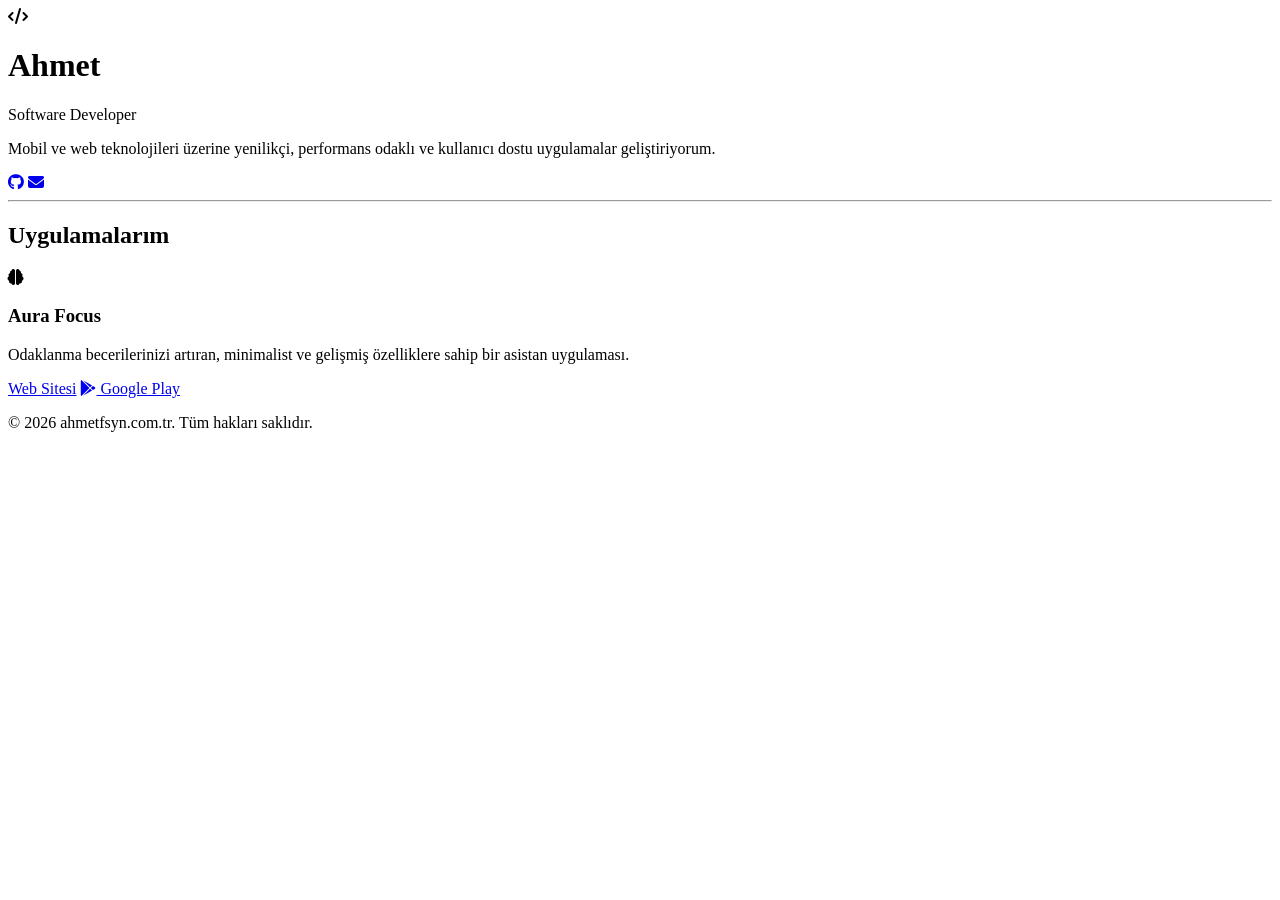
==== index.html @ 0ea33185 "Add initial HTML structure for personal website" ====
<!DOCTYPE html>
<html lang="tr">
<head>
    <meta charset="UTF-8">
    <meta name="viewport" content="width=device-width, initial-scale=1.0">
    <title>Ahmet - Software Developer</title>
    <link rel="stylesheet" href="style.css">
    <!-- FontAwesome İkonları için -->
    <link rel="stylesheet" href="https://cdnjs.cloudflare.com/ajax/libs/font-awesome/6.4.0/css/all.min.css">
</head>
<body>

    <main class="container">
        <!-- Profil Bölümü -->
        <header class="profile">
            <div class="avatar">
                <i class="fa-solid fa-code"></i>
            </div>
            <h1>Ahmet</h1>
            <p class="subtitle">Software Developer</p>
            <p class="bio">Mobil ve web teknolojileri üzerine yenilikçi, performans odaklı ve kullanıcı dostu uygulamalar geliştiriyorum.</p>
            
            <div class="social-links">
                <a href="https://github.com/ahmetfsyn" target="_blank" title="GitHub"><i class="fa-brands fa-github"></i></a>
                <!-- Varsa Linkedin veya Mail adresini buraya ekleyebilirsin -->
                <a href="mailto:iletisim@ahmetfsyn.com.tr" title="E-posta"><i class="fa-solid fa-envelope"></i></a>
            </div>
        </header>

        <hr class="divider">

        <!-- Uygulamalar / Projeler Bölümü -->
        <section class="projects">
            <h2>Uygulamalarım</h2>
            <div class="projects-grid">
                
                <!-- Kart 1: Aura Focus -->
                <div class="project-card">
                    <div class="project-icon">
                        <i class="fa-solid fa-brain"></i>
                    </div>
                    <div class="project-info">
                        <h3>Aura Focus</h3>
                        <p>Odaklanma becerilerinizi artıran, minimalist ve gelişmiş özelliklere sahip bir asistan uygulaması.</p>
                        <div class="project-buttons">
                            <!-- Kendi alt klasörüne yönlendirme -->
                            <a href="/aura-focus/" class="btn btn-secondary">Web Sitesi</a>
                            <!-- İleride Play Store linkini buraya yapıştırırsın -->
                            <a href="#" class="btn btn-primary" target="_blank"><i class="fa-brands fa-google-play"></i> Google Play</a>
                        </div>
                    </div>
                </div>

                <!-- Gelecekte Yeni Uygulama Eklemek İstersen Bu Bloğu Kopyalayabilirsin -->
                <!-- 
                <div class="project-card">
                    <div class="project-icon"><i class="fa-solid fa-mobile-screen"></i></div>
                    <div class="project-info">
                        <h3>Yeni Proje</h3>
                        <p>Uygulama hakkında kısa bir açıklama buraya gelecek.</p>
                        <div class="project-buttons">
                            <a href="#" class="btn btn-primary" target="_blank">İncele</a>
                        </div>
                    </div>
                </div> 
                -->

            </div>
        </section>
    </main>

    <footer>
        <p>&copy; 2026 ahmetfsyn.com.tr. Tüm hakları saklıdır.</p>
    </footer>

</body>
</html>
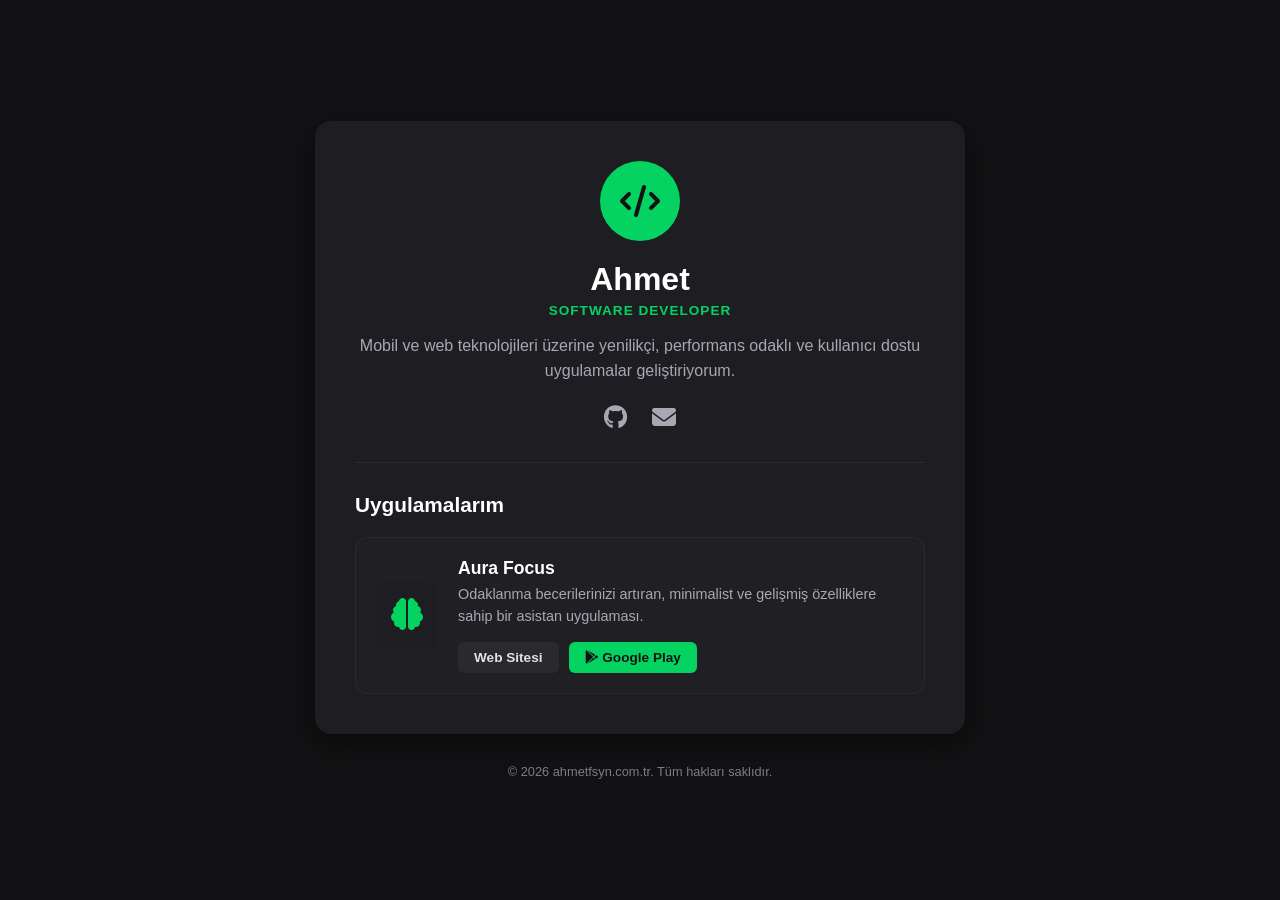
==== commit 3304f0c5: "fix: re-trigger deployment after source change" ====
--- a/index.html
+++ b/index.html
@@ -9,6 +9,8 @@
     <link rel="stylesheet" href="https://cdnjs.cloudflare.com/ajax/libs/font-awesome/6.4.0/css/all.min.css">
 </head>
 <body>
+
+
 
     <main class="container">
         <!-- Profil Bölümü -->
--- a/style.css
+++ b/style.css
@@ -0,0 +1,192 @@
+/* Temel Renkler ve Reset */
+* {
+    margin: 0;
+    padding: 0;
+    box-sizing: border-box;
+    font-family: -apple-system, BlinkMacSystemFont, "Segoe UI", Roboto, Helvetica, Arial, sans-serif;
+}
+
+body {
+    background-color: #121214;
+    color: #e1e1e6;
+    display: flex;
+    flex-direction: column;
+    min-height: 100vh;
+    justify-content: center;
+    align-items: center;
+    padding: 20px;
+}
+
+.container {
+    max-width: 650px;
+    width: 100%;
+    background: #1d1d22;
+    padding: 40px;
+    border-radius: 16px;
+    box-shadow: 0 10px 30px rgba(0, 0, 0, 0.5);
+}
+
+/* Profil Bölümü */
+.profile {
+    text-align: center;
+    margin-bottom: 30px;
+}
+
+.avatar {
+    width: 80px;
+    height: 80px;
+    background: #04d361;
+    color: #121214;
+    border-radius: 50%;
+    display: flex;
+    align-items: center;
+    justify-content: center;
+    font-size: 32px;
+    margin: 0 auto 20px;
+}
+
+.profile h1 {
+    font-size: 2rem;
+    color: #ffffff;
+    margin-bottom: 5px;
+}
+
+.subtitle {
+    color: #04d361;
+    font-weight: 600;
+    text-transform: uppercase;
+    font-size: 0.85rem;
+    letter-spacing: 1px;
+    margin-bottom: 15px;
+}
+
+.bio {
+    color: #a8a8b3;
+    line-height: 1.6;
+    font-size: 1rem;
+}
+
+.social-links {
+    margin-top: 20px;
+}
+
+.social-links a {
+    color: #a8a8b3;
+    font-size: 1.5rem;
+    margin: 0 10px;
+    transition: color 0.2s;
+}
+
+.social-links a:hover {
+    color: #ffffff;
+}
+
+.divider {
+    border: 0;
+    height: 1px;
+    background: #29292e;
+    margin: 30px 0;
+}
+
+/* Uygulamalar Bölümü */
+.projects h2 {
+    font-size: 1.3rem;
+    color: #ffffff;
+    margin-bottom: 20px;
+}
+
+.projects-grid {
+    display: flex;
+    flex-direction: column;
+    gap: 20px;
+}
+
+.project-card {
+    background: #202024;
+    border: 1px solid #29292e;
+    border-radius: 12px;
+    padding: 20px;
+    display: flex;
+    gap: 20px;
+    align-items: center;
+    transition: transform 0.2s, border-color 0.2s;
+}
+
+.project-card:hover {
+    transform: translateY(-2px);
+    border-color: #04d361;
+}
+
+.project-icon {
+    font-size: 2rem;
+    color: #04d361;
+    background: #1d1d22;
+    padding: 15px;
+    border-radius: 10px;
+}
+
+.project-info h3 {
+    color: #ffffff;
+    margin-bottom: 5px;
+    font-size: 1.1rem;
+}
+
+.project-info p {
+    color: #a8a8b3;
+    font-size: 0.9rem;
+    line-height: 1.5;
+    margin-bottom: 15px;
+}
+
+/* Butonlar */
+.project-buttons {
+    display: flex;
+    gap: 10px;
+}
+
+.btn {
+    text-decoration: none;
+    padding: 8px 16px;
+    border-radius: 6px;
+    font-size: 0.85rem;
+    font-weight: 600;
+    transition: background 0.2s;
+}
+
+.btn-primary {
+    background: #04d361;
+    color: #121214;
+}
+
+.btn-primary:hover {
+    background: #00b34d;
+}
+
+.btn-secondary {
+    background: #29292e;
+    color: #e1e1e6;
+}
+
+.btn-secondary:hover {
+    background: #323238;
+}
+
+/* Footer */
+footer {
+    margin-top: 30px;
+    color: #7c7c8a;
+    font-size: 0.8rem;
+    text-align: center;
+}
+
+/* Mobil Uyumluluk */
+@media (max-width: 480px) {
+    .project-card {
+        flex-direction: column;
+        align-items: flex-start;
+        text-align: left;
+    }
+    .project-icon {
+        margin-bottom: -10px;
+    }
+}
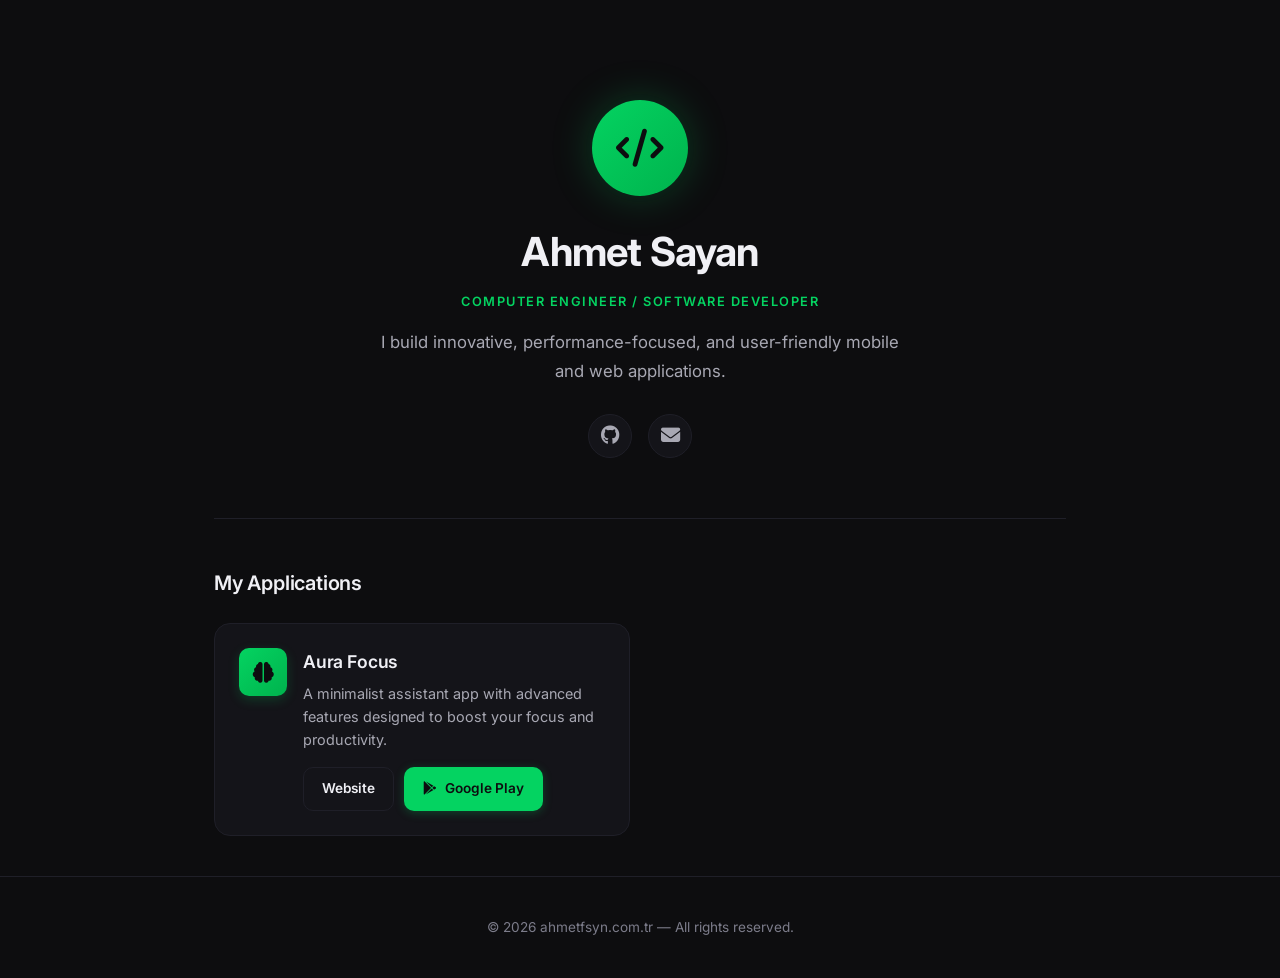
==== commit 0a346c5f: "feat(ui): redesign website with modern UI and scroll animations - Switch language from Turkish to En" ====
--- a/index.html
+++ b/index.html
@@ -1,79 +1,85 @@
 <!DOCTYPE html>
-<html lang="tr">
-<head>
-    <meta charset="UTF-8">
-    <meta name="viewport" content="width=device-width, initial-scale=1.0">
-    <title>Ahmet - Software Developer</title>
-    <link rel="stylesheet" href="style.css">
-    <!-- FontAwesome İkonları için -->
-    <link rel="stylesheet" href="https://cdnjs.cloudflare.com/ajax/libs/font-awesome/6.4.0/css/all.min.css">
-</head>
-<body>
+<html lang="en">
+    <head>
+        <meta charset="UTF-8">
+        <meta name="viewport" content="width=device-width, initial-scale=1.0">
+        <meta name="description"
+            content="Ahmet — Computer Engineer & Software Developer. Mobile and web applications.">
+        <title>Ahmet — Software Developer</title>
 
+        <!-- Preconnect for Google Fonts -->
+        <link rel="preconnect" href="https://fonts.googleapis.com">
+        <link rel="preconnect" href="https://fonts.gstatic.com" crossorigin>
+        <link
+            href="https://fonts.googleapis.com/css2?family=Inter:wght@300;400;500;600;700&display=swap"
+            rel="stylesheet">
 
+        <!-- FontAwesome Icons -->
+        <link rel="stylesheet"
+            href="https://cdnjs.cloudflare.com/ajax/libs/font-awesome/6.4.0/css/all.min.css">
 
-    <main class="container">
-        <!-- Profil Bölümü -->
-        <header class="profile">
-            <div class="avatar">
-                <i class="fa-solid fa-code"></i>
-            </div>
-            <h1>Ahmet</h1>
-            <p class="subtitle">Software Developer</p>
-            <p class="bio">Mobil ve web teknolojileri üzerine yenilikçi, performans odaklı ve kullanıcı dostu uygulamalar geliştiriyorum.</p>
-            
-            <div class="social-links">
-                <a href="https://github.com/ahmetfsyn" target="_blank" title="GitHub"><i class="fa-brands fa-github"></i></a>
-                <!-- Varsa Linkedin veya Mail adresini buraya ekleyebilirsin -->
-                <a href="mailto:iletisim@ahmetfsyn.com.tr" title="E-posta"><i class="fa-solid fa-envelope"></i></a>
-            </div>
-        </header>
+        <!-- Stylesheet -->
+        <link rel="stylesheet" href="style.css">
+    </head>
+    <body>
+        <main class="container">
+            <!-- Hero Section -->
+            <header class="hero fade-up">
+                <div class="avatar" aria-hidden="true">
+                    <i class="fa-solid fa-code"></i>
+                </div>
+                <h1>Ahmet Sayan</h1>
+                <p class="subtitle">Computer Engineer / Software Developer</p>
+                <p class="bio">I build innovative, performance-focused, and user-friendly mobile and web applications.</p>
 
-        <hr class="divider">
+                <div class="social-links">
+                    <a href="https://github.com/ahmetfsyn" target="_blank"
+                        rel="noopener noreferrer" class="social-link"
+                        aria-label="GitHub">
+                        <i class="fa-brands fa-github"></i>
+                    </a>
+                    <a href="mailto:iletisim@ahmetfsyn.com.tr"
+                        class="social-link" aria-label="Email">
+                        <i class="fa-solid fa-envelope"></i>
+                    </a>
+                </div>
+            </header>
 
-        <!-- Uygulamalar / Projeler Bölümü -->
-        <section class="projects">
-            <h2>Uygulamalarım</h2>
-            <div class="projects-grid">
-                
-                <!-- Kart 1: Aura Focus -->
-                <div class="project-card">
-                    <div class="project-icon">
-                        <i class="fa-solid fa-brain"></i>
-                    </div>
-                    <div class="project-info">
-                        <h3>Aura Focus</h3>
-                        <p>Odaklanma becerilerinizi artıran, minimalist ve gelişmiş özelliklere sahip bir asistan uygulaması.</p>
-                        <div class="project-buttons">
-                            <!-- Kendi alt klasörüne yönlendirme -->
-                            <a href="/aura-focus/" class="btn btn-secondary">Web Sitesi</a>
-                            <!-- İleride Play Store linkini buraya yapıştırırsın -->
-                            <a href="#" class="btn btn-primary" target="_blank"><i class="fa-brands fa-google-play"></i> Google Play</a>
+            <hr class="divider">
+
+            <!-- Projects & Applications Section -->
+            <section class="projects" id="projects">
+                <h2 class="fade-up">My Applications</h2>
+                <div class="projects-grid">
+
+                    <!-- Project Card: Aura Focus -->
+                    <article class="project-card fade-up">
+                        <div class="project-icon">
+                            <i class="fa-solid fa-brain"></i>
                         </div>
-                    </div>
+                        <div class="project-info">
+                            <h3>Aura Focus</h3>
+                            <p>A minimalist assistant app with advanced features designed to boost your focus and productivity.</p>
+                            <div class="project-buttons">
+                                <a href="/aura-focus/"
+                                    class="btn btn-secondary">Website</a>
+                                <a href="#" class="btn btn-primary"
+                                    target="_blank" rel="noopener noreferrer">
+                                    <i class="fa-brands fa-google-play"></i>
+                                    Google Play
+                                </a>
+                            </div>
+                        </div>
+                    </article>
+
                 </div>
+            </section>
+        </main>
 
-                <!-- Gelecekte Yeni Uygulama Eklemek İstersen Bu Bloğu Kopyalayabilirsin -->
-                <!-- 
-                <div class="project-card">
-                    <div class="project-icon"><i class="fa-solid fa-mobile-screen"></i></div>
-                    <div class="project-info">
-                        <h3>Yeni Proje</h3>
-                        <p>Uygulama hakkında kısa bir açıklama buraya gelecek.</p>
-                        <div class="project-buttons">
-                            <a href="#" class="btn btn-primary" target="_blank">İncele</a>
-                        </div>
-                    </div>
-                </div> 
-                -->
+        <footer class="site-footer">
+            <p>&copy; 2026 ahmetfsyn.com.tr — All rights reserved.</p>
+        </footer>
 
-            </div>
-        </section>
-    </main>
-
-    <footer>
-        <p>&copy; 2026 ahmetfsyn.com.tr. Tüm hakları saklıdır.</p>
-    </footer>
-
-</body>
+        <script src="script.js"></script>
+    </body>
 </html>
--- a/style.css
+++ b/style.css
@@ -1,192 +1,308 @@
-/* Temel Renkler ve Reset */
-* {
+/* ====== Design Tokens ====== */
+:root {
+    --bg-body: #0d0d0f;
+    --bg-card: #141419;
+    --bg-card-hover: #1a1a21;
+    --border: #1f1f28;
+    --border-hover: #04d36155;
+    --text-primary: #f0f0f5;
+    --text-secondary: #a8a8b3;
+    --text-muted: #7c7c8a;
+    --accent: #04d361;
+    --accent-glow: rgba(4, 211, 97, 0.25);
+    --accent-hover: #00b34d;
+    --font-family: 'Inter', system-ui, -apple-system, BlinkMacSystemFont, 'Segoe UI', Roboto, sans-serif;
+    --radius-sm: 10px;
+    --radius-md: 16px;
+    --radius-full: 50%;
+    --transition-base: 0.3s cubic-bezier(0.4, 0, 0.2, 1);
+}
+
+/* ====== Reset & Base ====== */
+*,
+*::before,
+*::after {
     margin: 0;
     padding: 0;
     box-sizing: border-box;
-    font-family: -apple-system, BlinkMacSystemFont, "Segoe UI", Roboto, Helvetica, Arial, sans-serif;
+}
+
+html {
+    scroll-behavior: smooth;
 }
 
 body {
-    background-color: #121214;
-    color: #e1e1e6;
+    font-family: var(--font-family);
+    background-color: var(--bg-body);
+    color: var(--text-primary);
+    line-height: 1.6;
+    min-height: 100vh;
     display: flex;
     flex-direction: column;
-    min-height: 100vh;
-    justify-content: center;
-    align-items: center;
-    padding: 20px;
-}
-
+    -webkit-font-smoothing: antialiased;
+    -moz-osx-font-smoothing: grayscale;
+}
+
+/* ====== Layout ====== */
 .container {
-    max-width: 650px;
+    max-width: 900px;
     width: 100%;
-    background: #1d1d22;
-    padding: 40px;
-    border-radius: 16px;
-    box-shadow: 0 10px 30px rgba(0, 0, 0, 0.5);
-}
-
-/* Profil Bölümü */
-.profile {
+    margin: 0 auto;
+    padding: 80px 24px 40px;
+    flex: 1;
+}
+
+/* ====== Hero Section ====== */
+.hero {
     text-align: center;
-    margin-bottom: 30px;
+    padding: 20px 0 40px;
 }
 
 .avatar {
-    width: 80px;
-    height: 80px;
-    background: #04d361;
-    color: #121214;
-    border-radius: 50%;
-    display: flex;
+    width: 96px;
+    height: 96px;
+    background: linear-gradient(135deg, var(--accent), var(--accent-hover));
+    color: var(--bg-body);
+    border-radius: var(--radius-full);
+    display: inline-flex;
     align-items: center;
     justify-content: center;
-    font-size: 32px;
-    margin: 0 auto 20px;
-}
-
-.profile h1 {
-    font-size: 2rem;
-    color: #ffffff;
-    margin-bottom: 5px;
+    font-size: 38px;
+    margin-bottom: 24px;
+    box-shadow: 0 0 40px var(--accent-glow);
+}
+
+.hero h1 {
+    font-size: 2.5rem;
+    font-weight: 700;
+    letter-spacing: -0.02em;
+    color: var(--text-primary);
+    margin-bottom: 8px;
 }
 
 .subtitle {
-    color: #04d361;
+    color: var(--accent);
     font-weight: 600;
     text-transform: uppercase;
-    font-size: 0.85rem;
-    letter-spacing: 1px;
-    margin-bottom: 15px;
+    font-size: 0.8rem;
+    letter-spacing: 1.5px;
+    margin-bottom: 16px;
 }
 
 .bio {
-    color: #a8a8b3;
-    line-height: 1.6;
-    font-size: 1rem;
+    color: var(--text-secondary);
+    font-size: 1.05rem;
+    max-width: 520px;
+    margin: 0 auto 28px;
+    line-height: 1.7;
 }
 
 .social-links {
-    margin-top: 20px;
-}
-
-.social-links a {
-    color: #a8a8b3;
-    font-size: 1.5rem;
-    margin: 0 10px;
-    transition: color 0.2s;
-}
-
-.social-links a:hover {
-    color: #ffffff;
-}
-
+    display: inline-flex;
+    gap: 16px;
+}
+
+.social-link {
+    display: flex;
+    align-items: center;
+    justify-content: center;
+    width: 44px;
+    height: 44px;
+    border-radius: var(--radius-full);
+    background: var(--bg-card);
+    border: 1px solid var(--border);
+    color: var(--text-secondary);
+    font-size: 1.2rem;
+    text-decoration: none;
+    transition: color var(--transition-base), border-color var(--transition-base), transform var(--transition-base), box-shadow var(--transition-base);
+}
+
+.social-link:hover {
+    color: var(--text-primary);
+    border-color: var(--accent);
+    box-shadow: 0 0 20px var(--accent-glow);
+    transform: translateY(-2px);
+}
+
+/* ====== Divider ====== */
 .divider {
     border: 0;
     height: 1px;
-    background: #29292e;
-    margin: 30px 0;
-}
-
-/* Uygulamalar Bölümü */
+    background: var(--border);
+    margin: 20px 0 48px;
+}
+
+/* ====== Projects Section ====== */
 .projects h2 {
+    font-size: 1.25rem;
+    font-weight: 600;
+    color: var(--text-primary);
+    margin-bottom: 24px;
+    letter-spacing: -0.01em;
+}
+
+.projects-grid {
+    display: grid;
+    grid-template-columns: repeat(auto-fill, minmax(280px, 1fr));
+    gap: 20px;
+}
+
+.project-card {
+    background: var(--bg-card);
+    border: 1px solid var(--border);
+    border-radius: var(--radius-md);
+    padding: 24px;
+    display: flex;
+    gap: 16px;
+    align-items: flex-start;
+    transition: transform var(--transition-base), border-color var(--transition-base), box-shadow var(--transition-base);
+    position: relative;
+    overflow: hidden;
+}
+
+/* Soft radial glow on hover */
+.project-card::before {
+    content: '';
+    position: absolute;
+    top: 0;
+    left: 0;
+    right: 0;
+    bottom: 0;
+    background: radial-gradient(circle at top right, var(--accent-glow), transparent 60%);
+    opacity: 0;
+    transition: opacity var(--transition-base);
+    pointer-events: none;
+}
+
+.project-card:hover {
+    transform: translateY(-4px);
+    border-color: var(--border-hover);
+    box-shadow: 0 12px 40px rgba(0, 0, 0, 0.4), 0 0 30px var(--accent-glow);
+}
+
+.project-card:hover::before {
+    opacity: 0.15;
+}
+
+.project-icon {
+    width: 48px;
+    height: 48px;
+    min-width: 48px;
+    background: linear-gradient(135deg, var(--accent), var(--accent-hover));
+    color: var(--bg-body);
+    border-radius: var(--radius-sm);
+    display: flex;
+    align-items: center;
+    justify-content: center;
     font-size: 1.3rem;
-    color: #ffffff;
-    margin-bottom: 20px;
-}
-
-.projects-grid {
-    display: flex;
-    flex-direction: column;
-    gap: 20px;
-}
-
-.project-card {
-    background: #202024;
-    border: 1px solid #29292e;
-    border-radius: 12px;
-    padding: 20px;
-    display: flex;
-    gap: 20px;
+    box-shadow: 0 4px 12px rgba(4, 211, 97, 0.2);
+}
+
+.project-info {
+    flex: 1;
+    min-width: 0;
+}
+
+.project-info h3 {
+    color: var(--text-primary);
+    font-size: 1.1rem;
+    font-weight: 600;
+    margin-bottom: 6px;
+    letter-spacing: -0.01em;
+}
+
+.project-info p {
+    color: var(--text-secondary);
+    font-size: 0.9rem;
+    line-height: 1.6;
+    margin-bottom: 16px;
+}
+
+.project-buttons {
+    display: flex;
+    gap: 10px;
+    flex-wrap: wrap;
+}
+
+/* ====== Buttons ====== */
+.btn {
+    display: inline-flex;
     align-items: center;
-    transition: transform 0.2s, border-color 0.2s;
-}
-
-.project-card:hover {
-    transform: translateY(-2px);
-    border-color: #04d361;
-}
-
-.project-icon {
-    font-size: 2rem;
-    color: #04d361;
-    background: #1d1d22;
-    padding: 15px;
-    border-radius: 10px;
-}
-
-.project-info h3 {
-    color: #ffffff;
-    margin-bottom: 5px;
-    font-size: 1.1rem;
-}
-
-.project-info p {
-    color: #a8a8b3;
-    font-size: 0.9rem;
-    line-height: 1.5;
-    margin-bottom: 15px;
-}
-
-/* Butonlar */
-.project-buttons {
-    display: flex;
-    gap: 10px;
-}
-
-.btn {
-    text-decoration: none;
-    padding: 8px 16px;
-    border-radius: 6px;
+    gap: 8px;
+    padding: 10px 18px;
+    border-radius: var(--radius-sm);
     font-size: 0.85rem;
     font-weight: 600;
-    transition: background 0.2s;
+    font-family: var(--font-family);
+    text-decoration: none;
+    transition: all var(--transition-base);
+    border: 1px solid transparent;
+    cursor: pointer;
 }
 
 .btn-primary {
-    background: #04d361;
-    color: #121214;
+    background: var(--accent);
+    color: var(--bg-body);
+    box-shadow: 0 2px 10px var(--accent-glow);
 }
 
 .btn-primary:hover {
-    background: #00b34d;
+    background: var(--accent-hover);
+    transform: translateY(-1px);
+    box-shadow: 0 6px 20px var(--accent-glow);
 }
 
 .btn-secondary {
-    background: #29292e;
-    color: #e1e1e6;
+    background: var(--bg-card);
+    color: var(--text-primary);
+    border-color: var(--border);
 }
 
 .btn-secondary:hover {
-    background: #323238;
-}
-
-/* Footer */
-footer {
-    margin-top: 30px;
-    color: #7c7c8a;
-    font-size: 0.8rem;
+    background: var(--bg-card-hover);
+    border-color: var(--accent);
+    transform: translateY(-1px);
+}
+
+/* ====== Footer ====== */
+.site-footer {
+    padding: 40px 24px;
     text-align: center;
-}
-
-/* Mobil Uyumluluk */
-@media (max-width: 480px) {
-    .project-card {
-        flex-direction: column;
-        align-items: flex-start;
-        text-align: left;
+    color: var(--text-muted);
+    font-size: 0.85rem;
+    border-top: 1px solid var(--border);
+}
+
+/* ====== Scroll Animations ====== */
+.fade-up {
+    opacity: 0;
+    transform: translateY(30px);
+    transition: opacity 0.7s ease, transform 0.7s ease;
+    will-change: opacity, transform;
+}
+
+.fade-up.visible {
+    opacity: 1;
+    transform: translateY(0);
+}
+
+/* Stagger delays for grid children */
+.projects-grid .fade-up:nth-child(1) { transition-delay: 0.05s; }
+.projects-grid .fade-up:nth-child(2) { transition-delay: 0.15s; }
+.projects-grid .fade-up:nth-child(3) { transition-delay: 0.25s; }
+.projects-grid .fade-up:nth-child(4) { transition-delay: 0.35s; }
+
+/* ====== Responsive ====== */
+@media (max-width: 640px) {
+    .container {
+        padding: 60px 20px 24px;
     }
-    .project-icon {
-        margin-bottom: -10px;
+
+    .hero h1 {
+        font-size: 2rem;
     }
-}
+
+    .projects-grid {
+        grid-template-columns: 1fr;
+    }
+}
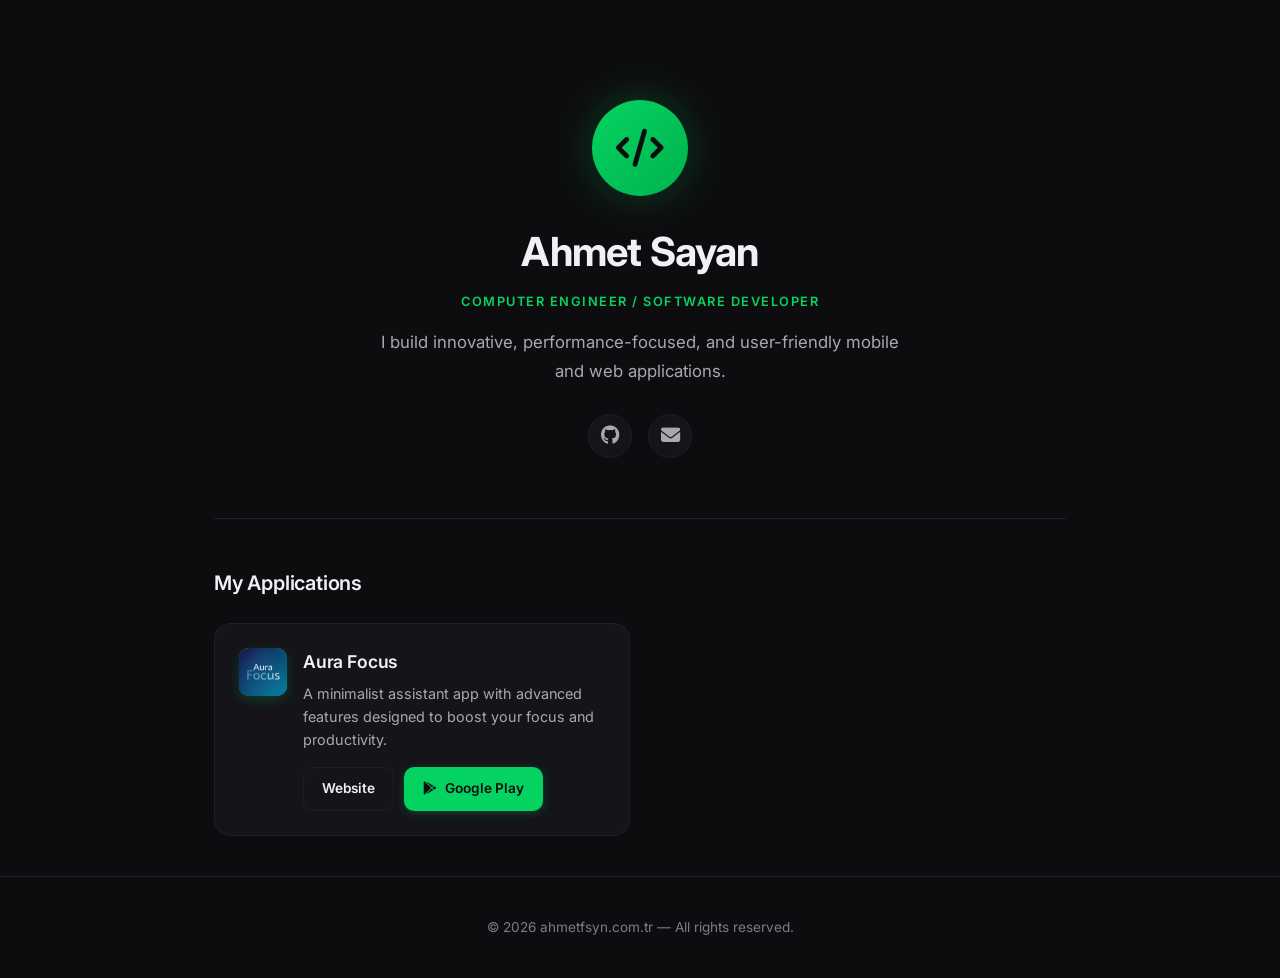
==== commit 295fcd02: "style: enhance project card image and bio text layout Improved bio formatting, replaced icon with im" ====
--- a/index.html
+++ b/index.html
@@ -30,7 +30,8 @@
                 </div>
                 <h1>Ahmet Sayan</h1>
                 <p class="subtitle">Computer Engineer / Software Developer</p>
-                <p class="bio">I build innovative, performance-focused, and user-friendly mobile and web applications.</p>
+                <p class="bio">I build innovative, performance-focused, and
+                    user-friendly mobile and web applications.</p>
 
                 <div class="social-links">
                     <a href="https://github.com/ahmetfsyn" target="_blank"
@@ -55,11 +56,13 @@
                     <!-- Project Card: Aura Focus -->
                     <article class="project-card fade-up">
                         <div class="project-icon">
-                            <i class="fa-solid fa-brain"></i>
+                            <img src="./aura-focus/app-icon.png" alt="Aura Focus">
                         </div>
                         <div class="project-info">
                             <h3>Aura Focus</h3>
-                            <p>A minimalist assistant app with advanced features designed to boost your focus and productivity.</p>
+                            <p>A minimalist assistant app with advanced features
+                                designed to boost your focus and
+                                productivity.</p>
                             <div class="project-buttons">
                                 <a href="/aura-focus/"
                                     class="btn btn-secondary">Website</a>
--- a/style.css
+++ b/style.css
@@ -196,6 +196,14 @@
     justify-content: center;
     font-size: 1.3rem;
     box-shadow: 0 4px 12px rgba(4, 211, 97, 0.2);
+    overflow: hidden;
+}
+
+.project-icon img {
+    width: 100%;
+    height: 100%;
+    object-fit: cover;
+    display: block;
 }
 
 .project-info {
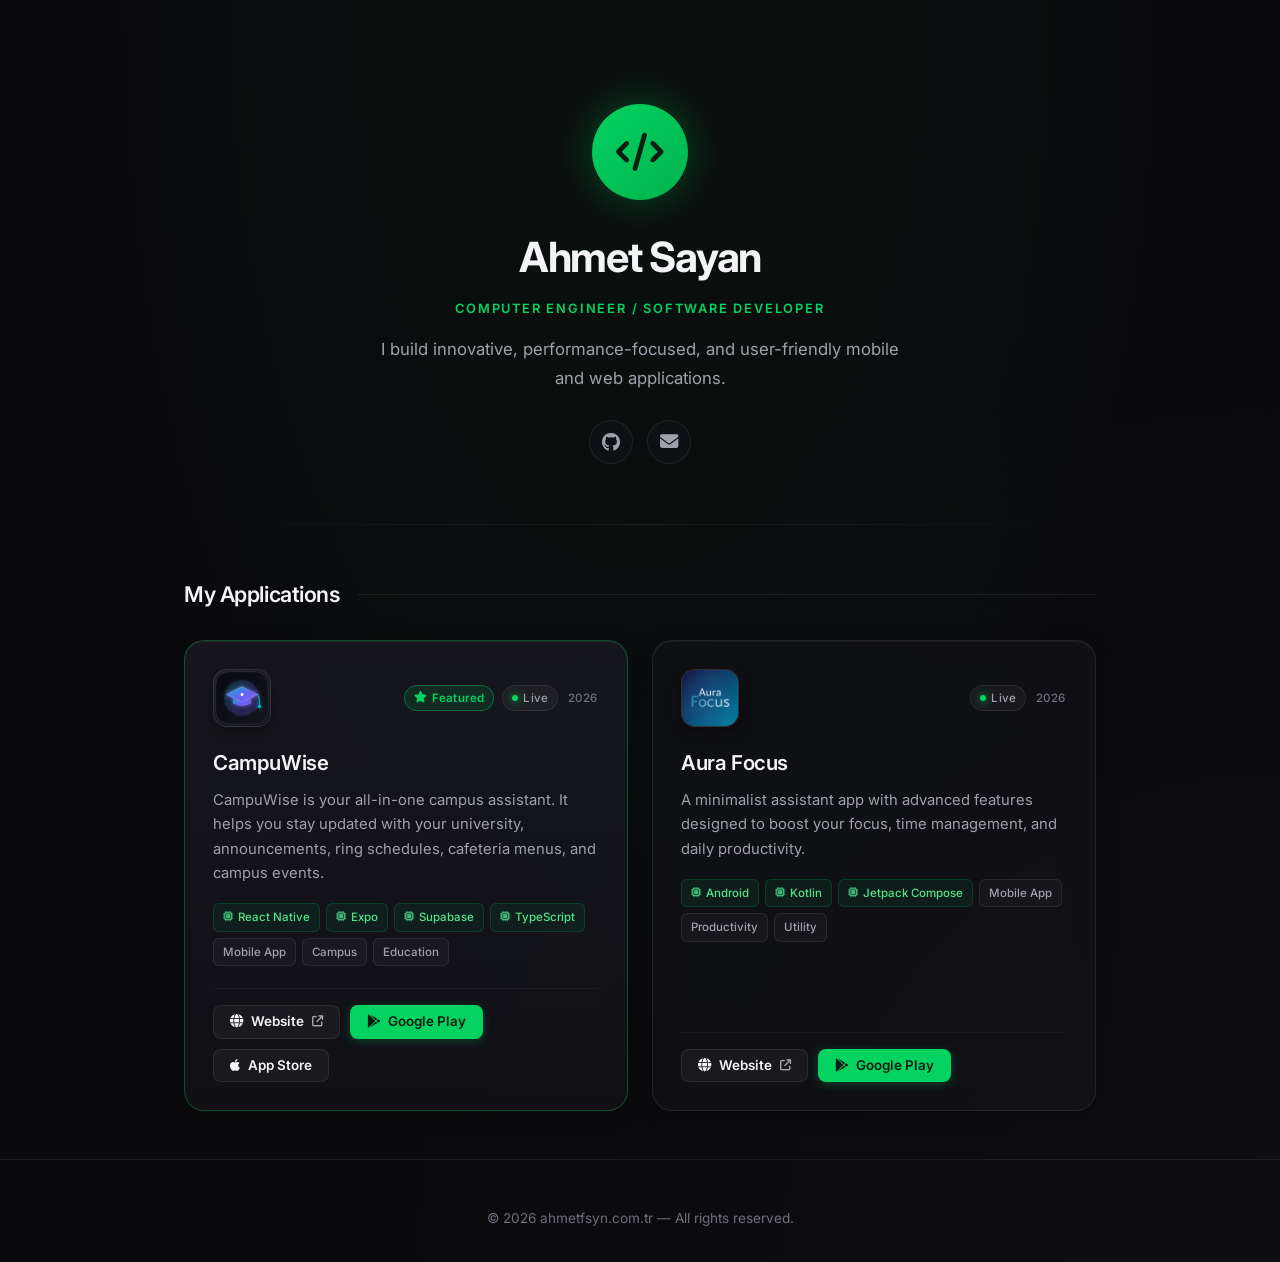
==== commit ff551334: "feat: add CampuWise project module and implement dynamic project card rendering in script.js" ====
--- a/index.html
+++ b/index.html
@@ -14,7 +14,7 @@
             href="https://fonts.googleapis.com/css2?family=Inter:wght@300;400;500;600;700&display=swap"
             rel="stylesheet">
 
-        <!-- FontAwesome Icons -->
+        <!-- FontAwesome Icons --> 
         <link rel="stylesheet"
             href="https://cdnjs.cloudflare.com/ajax/libs/font-awesome/6.4.0/css/all.min.css">
 
@@ -39,7 +39,7 @@
                         aria-label="GitHub">
                         <i class="fa-brands fa-github"></i>
                     </a>
-                    <a href="mailto:iletisim@ahmetfsyn.com.tr"
+                    <a href="mailto:ahmetfsyn@gmail.com"
                         class="social-link" aria-label="Email">
                         <i class="fa-solid fa-envelope"></i>
                     </a>
@@ -51,38 +51,61 @@
             <!-- Projects & Applications Section -->
             <section class="projects" id="projects">
                 <h2 class="fade-up">My Applications</h2>
-                <div class="projects-grid">
-
-                    <!-- Project Card: Aura Focus -->
-                    <article class="project-card fade-up">
-                        <div class="project-icon">
-                            <img src="./aura-focus/app-icon.png" alt="Aura Focus">
-                        </div>
-                        <div class="project-info">
-                            <h3>Aura Focus</h3>
-                            <p>A minimalist assistant app with advanced features
-                                designed to boost your focus and
-                                productivity.</p>
-                            <div class="project-buttons">
-                                <a href="/aura-focus/"
-                                    class="btn btn-secondary">Website</a>
-                                <a href="#" class="btn btn-primary"
-                                    target="_blank" rel="noopener noreferrer">
-                                    <i class="fa-brands fa-google-play"></i>
-                                    Google Play
-                                </a>
+                <div class="projects-grid" id="projects-grid">
+                    <noscript>
+                        <article class="project-card fade-up">
+                            <div class="project-top-row">
+                                <div class="project-icon-wrapper">
+                                    <div class="project-icon">
+                                        <img src="./campuwise/images/logo.svg" alt="CampuWise logo">
+                                    </div>
+                                </div>
+                                <div class="project-meta-badges">
+                                    <span class="badge badge-featured"><i class="fa-solid fa-star"></i> Featured</span>
+                                    <span class="badge badge-status status-live"><span class="status-pulse-dot"></span>Live</span>
+                                    <span class="badge badge-year">2026</span>
+                                </div>
                             </div>
-                        </div>
-                    </article>
-
+                            <div class="project-body">
+                                <h3 class="project-title">CampuWise</h3>
+                                <p class="project-desc">CampuWise is your all-in-one campus assistant. It helps you stay updated with your university, announcements, ring schedules, cafeteria menus, and campus events.</p>
+                            </div>
+                            <div class="project-actions">
+                                <a href="/campuwise/" class="btn btn-secondary"><i class="fa-solid fa-globe"></i> Website <i class="fa-solid fa-arrow-up-right-from-square btn-arrow"></i></a>
+                            </div>
+                        </article>
+                        <article class="project-card fade-up">
+                            <div class="project-top-row">
+                                <div class="project-icon-wrapper">
+                                    <div class="project-icon">
+                                        <img src="./aura-focus/app-icon.png" alt="Aura Focus logo">
+                                    </div>
+                                </div>
+                                <div class="project-meta-badges">
+                                    <span class="badge badge-status status-live"><span class="status-pulse-dot"></span>Live</span>
+                                    <span class="badge badge-year">2026</span>
+                                </div>
+                            </div>
+                            <div class="project-body">
+                                <h3 class="project-title">Aura Focus</h3>
+                                <p class="project-desc">A minimalist assistant app with advanced features designed to boost your focus, time management, and daily productivity.</p>
+                            </div>
+                            <div class="project-actions">
+                                <a href="/aura-focus/" class="btn btn-secondary"><i class="fa-solid fa-globe"></i> Website <i class="fa-solid fa-arrow-up-right-from-square btn-arrow"></i></a>
+                            </div>
+                        </article>
+                    </noscript>
                 </div>
             </section>
+
         </main>
 
         <footer class="site-footer">
             <p>&copy; 2026 ahmetfsyn.com.tr — All rights reserved.</p>
         </footer>
 
+        <!-- Data Registry & Application Script -->
+        <script src="projects.js"></script>
         <script src="script.js"></script>
     </body>
 </html>
--- a/style.css
+++ b/style.css
@@ -1,21 +1,23 @@
 /* ====== Design Tokens ====== */
 :root {
-    --bg-body: #0d0d0f;
-    --bg-card: #141419;
-    --bg-card-hover: #1a1a21;
-    --border: #1f1f28;
-    --border-hover: #04d36155;
-    --text-primary: #f0f0f5;
-    --text-secondary: #a8a8b3;
-    --text-muted: #7c7c8a;
+    --bg-body: #0a0a0c;
+    --bg-card: rgba(18, 18, 23, 0.75);
+    --bg-card-hover: rgba(24, 24, 32, 0.85);
+    --border: rgba(255, 255, 255, 0.08);
+    --border-hover: rgba(4, 211, 97, 0.45);
+    --text-primary: #f4f4f7;
+    --text-secondary: #a0a0ab;
+    --text-muted: #6e6e7c;
     --accent: #04d361;
-    --accent-glow: rgba(4, 211, 97, 0.25);
+    --accent-glow: rgba(4, 211, 97, 0.28);
     --accent-hover: #00b34d;
+    --accent-subtle: rgba(4, 211, 97, 0.1);
     --font-family: 'Inter', system-ui, -apple-system, BlinkMacSystemFont, 'Segoe UI', Roboto, sans-serif;
-    --radius-sm: 10px;
+    --radius-sm: 8px;
     --radius-md: 16px;
-    --radius-full: 50%;
-    --transition-base: 0.3s cubic-bezier(0.4, 0, 0.2, 1);
+    --radius-lg: 20px;
+    --radius-full: 9999px;
+    --transition-base: 0.25s cubic-bezier(0.16, 1, 0.3, 1);
 }
 
 /* ====== Reset & Base ====== */
@@ -41,28 +43,31 @@
     flex-direction: column;
     -webkit-font-smoothing: antialiased;
     -moz-osx-font-smoothing: grayscale;
+    background-image: 
+        radial-gradient(at 50% 0%, rgba(4, 211, 97, 0.04) 0%, transparent 60%),
+        radial-gradient(at 100% 100%, rgba(20, 20, 30, 0.4) 0%, transparent 50%);
 }
 
 /* ====== Layout ====== */
 .container {
-    max-width: 900px;
+    max-width: 960px;
     width: 100%;
     margin: 0 auto;
-    padding: 80px 24px 40px;
+    padding: 80px 24px 48px;
     flex: 1;
 }
 
 /* ====== Hero Section ====== */
 .hero {
     text-align: center;
-    padding: 20px 0 40px;
+    padding: 24px 0 36px;
 }
 
 .avatar {
     width: 96px;
     height: 96px;
     background: linear-gradient(135deg, var(--accent), var(--accent-hover));
-    color: var(--bg-body);
+    color: #061e11;
     border-radius: var(--radius-full);
     display: inline-flex;
     align-items: center;
@@ -70,12 +75,18 @@
     font-size: 38px;
     margin-bottom: 24px;
     box-shadow: 0 0 40px var(--accent-glow);
+    transition: transform var(--transition-base), box-shadow var(--transition-base);
+}
+
+.avatar:hover {
+    transform: scale(1.04);
+    box-shadow: 0 0 50px rgba(4, 211, 97, 0.4);
 }
 
 .hero h1 {
-    font-size: 2.5rem;
+    font-size: 2.6rem;
     font-weight: 700;
-    letter-spacing: -0.02em;
+    letter-spacing: -0.03em;
     color: var(--text-primary);
     margin-bottom: 8px;
 }
@@ -85,21 +96,21 @@
     font-weight: 600;
     text-transform: uppercase;
     font-size: 0.8rem;
-    letter-spacing: 1.5px;
+    letter-spacing: 1.8px;
     margin-bottom: 16px;
 }
 
 .bio {
     color: var(--text-secondary);
     font-size: 1.05rem;
-    max-width: 520px;
+    max-width: 540px;
     margin: 0 auto 28px;
     line-height: 1.7;
 }
 
 .social-links {
     display: inline-flex;
-    gap: 16px;
+    gap: 14px;
 }
 
 .social-link {
@@ -112,8 +123,9 @@
     background: var(--bg-card);
     border: 1px solid var(--border);
     color: var(--text-secondary);
-    font-size: 1.2rem;
+    font-size: 1.15rem;
     text-decoration: none;
+    backdrop-filter: blur(8px);
     transition: color var(--transition-base), border-color var(--transition-base), transform var(--transition-base), box-shadow var(--transition-base);
 }
 
@@ -128,75 +140,118 @@
 .divider {
     border: 0;
     height: 1px;
-    background: var(--border);
-    margin: 20px 0 48px;
+    background: linear-gradient(90deg, transparent, var(--border), transparent);
+    margin: 24px 0 52px;
 }
 
 /* ====== Projects Section ====== */
+.projects {
+    margin-top: 8px;
+}
+
 .projects h2 {
-    font-size: 1.25rem;
+    font-size: 1.35rem;
     font-weight: 600;
     color: var(--text-primary);
-    margin-bottom: 24px;
-    letter-spacing: -0.01em;
+    margin-bottom: 28px;
+    letter-spacing: -0.02em;
+    display: flex;
+    align-items: center;
+    gap: 10px;
+}
+
+.projects h2::after {
+    content: '';
+    flex: 1;
+    height: 1px;
+    background: var(--border);
+    margin-left: 8px;
 }
 
 .projects-grid {
     display: grid;
-    grid-template-columns: repeat(auto-fill, minmax(280px, 1fr));
-    gap: 20px;
-}
-
+    grid-template-columns: repeat(auto-fill, minmax(420px, 1fr));
+    gap: 24px;
+}
+
+/* ====== Project Card (Elevated UI/UX) ====== */
 .project-card {
     background: var(--bg-card);
     border: 1px solid var(--border);
-    border-radius: var(--radius-md);
-    padding: 24px;
-    display: flex;
-    gap: 16px;
-    align-items: flex-start;
+    border-radius: var(--radius-lg);
+    padding: 28px;
+    display: flex;
+    flex-direction: column;
     transition: transform var(--transition-base), border-color var(--transition-base), box-shadow var(--transition-base);
     position: relative;
     overflow: hidden;
-}
-
-/* Soft radial glow on hover */
-.project-card::before {
-    content: '';
+    backdrop-filter: blur(14px);
+    -webkit-backdrop-filter: blur(14px);
+    box-shadow: inset 0 1px 0 0 rgba(255, 255, 255, 0.05), 0 4px 20px rgba(0, 0, 0, 0.25);
+}
+
+/* Dynamic Radial Glow on hover */
+.card-glow-layer {
     position: absolute;
     top: 0;
     left: 0;
     right: 0;
     bottom: 0;
-    background: radial-gradient(circle at top right, var(--accent-glow), transparent 60%);
+    background: radial-gradient(circle at top right, var(--accent-glow), transparent 70%);
     opacity: 0;
-    transition: opacity var(--transition-base);
+    transition: opacity 0.4s ease;
     pointer-events: none;
 }
 
 .project-card:hover {
-    transform: translateY(-4px);
+    transform: translateY(-5px);
     border-color: var(--border-hover);
-    box-shadow: 0 12px 40px rgba(0, 0, 0, 0.4), 0 0 30px var(--accent-glow);
-}
-
-.project-card:hover::before {
-    opacity: 0.15;
+    box-shadow: 0 16px 44px rgba(0, 0, 0, 0.5), 0 0 32px rgba(4, 211, 97, 0.18), inset 0 1px 0 0 rgba(255, 255, 255, 0.1);
+}
+
+.project-card:hover .card-glow-layer {
+    opacity: 0.25;
+}
+
+/* Featured Card Subtle Highlight */
+.project-card.project-featured {
+    border-color: rgba(4, 211, 97, 0.3);
+    background: linear-gradient(180deg, rgba(24, 24, 32, 0.85) 0%, rgba(18, 18, 23, 0.8) 100%);
+}
+
+/* Top Row: Icon + Meta badges */
+.project-top-row {
+    display: flex;
+    align-items: center;
+    justify-content: space-between;
+    gap: 16px;
+    margin-bottom: 20px;
+}
+
+.project-icon-wrapper {
+    position: relative;
 }
 
 .project-icon {
-    width: 48px;
-    height: 48px;
-    min-width: 48px;
-    background: linear-gradient(135deg, var(--accent), var(--accent-hover));
-    color: var(--bg-body);
-    border-radius: var(--radius-sm);
+    width: 58px;
+    height: 58px;
+    min-width: 58px;
+    background: linear-gradient(145deg, #1f1f2a, #13131a);
+    border: 1px solid rgba(255, 255, 255, 0.1);
+    border-radius: 14px;
     display: flex;
     align-items: center;
     justify-content: center;
-    font-size: 1.3rem;
-    box-shadow: 0 4px 12px rgba(4, 211, 97, 0.2);
+    font-size: 1.5rem;
+    color: var(--accent);
     overflow: hidden;
+    box-shadow: 0 6px 16px rgba(0, 0, 0, 0.35);
+    transition: transform var(--transition-base);
+}
+
+.project-card:hover .project-icon {
+    transform: scale(1.05);
+    border-color: rgba(4, 211, 97, 0.4);
 }
 
 .project-icon img {
@@ -206,75 +261,204 @@
     display: block;
 }
 
-.project-info {
+/* Meta Badges */
+.project-meta-badges {
+    display: flex;
+    align-items: center;
+    gap: 8px;
+    flex-wrap: wrap;
+    justify-content: flex-end;
+}
+
+.badge {
+    font-size: 0.72rem;
+    font-weight: 500;
+    padding: 3px 9px;
+    border-radius: var(--radius-full);
+    display: inline-flex;
+    align-items: center;
+    gap: 5px;
+    letter-spacing: 0.2px;
+}
+
+.badge-featured {
+    background: rgba(4, 211, 97, 0.12);
+    border: 1px solid rgba(4, 211, 97, 0.35);
+    color: var(--accent);
+    font-weight: 600;
+}
+
+.badge-status {
+    background: rgba(255, 255, 255, 0.04);
+    border: 1px solid var(--border);
+    color: var(--text-secondary);
+}
+
+.status-pulse-dot {
+    width: 6px;
+    height: 6px;
+    border-radius: 50%;
+    background: var(--text-muted);
+}
+
+.status-live .status-pulse-dot {
+    background: var(--accent);
+    box-shadow: 0 0 8px var(--accent);
+}
+
+.status-development .status-pulse-dot {
+    background: #eab308;
+    box-shadow: 0 0 8px rgba(234, 179, 8, 0.6);
+}
+
+.status-archived .status-pulse-dot {
+    background: var(--text-muted);
+}
+
+.badge-year {
+    color: var(--text-muted);
+    font-weight: 500;
+    padding: 0 2px;
+}
+
+/* Project Body */
+.project-body {
     flex: 1;
-    min-width: 0;
-}
-
-.project-info h3 {
+    display: flex;
+    flex-direction: column;
+}
+
+.project-title {
+    font-size: 1.28rem;
+    font-weight: 600;
+    letter-spacing: -0.02em;
     color: var(--text-primary);
-    font-size: 1.1rem;
-    font-weight: 600;
-    margin-bottom: 6px;
-    letter-spacing: -0.01em;
-}
-
-.project-info p {
+    margin-bottom: 8px;
+}
+
+.project-desc {
     color: var(--text-secondary);
-    font-size: 0.9rem;
-    line-height: 1.6;
-    margin-bottom: 16px;
-}
-
-.project-buttons {
+    font-size: 0.925rem;
+    line-height: 1.65;
+    margin-bottom: 18px;
+}
+
+/* Tags & Tech Badges */
+.project-tags-container {
+    display: flex;
+    flex-wrap: wrap;
+    gap: 6px;
+    margin-bottom: 22px;
+}
+
+.tech-pill {
+    font-size: 0.72rem;
+    font-weight: 500;
+    padding: 4px 9px;
+    border-radius: 6px;
+    background: rgba(4, 211, 97, 0.07);
+    color: #52e38c;
+    border: 1px solid rgba(4, 211, 97, 0.18);
+    display: inline-flex;
+    align-items: center;
+    gap: 5px;
+}
+
+.tech-pill i {
+    font-size: 0.65rem;
+    opacity: 0.8;
+}
+
+.tag-pill {
+    font-size: 0.72rem;
+    font-weight: 500;
+    padding: 4px 9px;
+    border-radius: 6px;
+    background: rgba(255, 255, 255, 0.03);
+    color: var(--text-secondary);
+    border: 1px solid var(--border);
+}
+
+/* Project Actions / Button Group */
+.project-actions {
     display: flex;
     gap: 10px;
     flex-wrap: wrap;
-}
-
-/* ====== Buttons ====== */
+    margin-top: auto;
+    padding-top: 16px;
+    border-top: 1px solid rgba(255, 255, 255, 0.04);
+}
+
 .btn {
     display: inline-flex;
     align-items: center;
     gap: 8px;
-    padding: 10px 18px;
+    padding: 9px 16px;
     border-radius: var(--radius-sm);
-    font-size: 0.85rem;
+    font-size: 0.84rem;
     font-weight: 600;
     font-family: var(--font-family);
     text-decoration: none;
     transition: all var(--transition-base);
     border: 1px solid transparent;
     cursor: pointer;
+    line-height: 1;
+}
+
+.btn-arrow {
+    font-size: 0.7rem;
+    opacity: 0.65;
+    transition: transform var(--transition-base), opacity var(--transition-base);
+}
+
+.btn:hover .btn-arrow {
+    opacity: 1;
+    transform: translate(2px, -2px);
 }
 
 .btn-primary {
     background: var(--accent);
-    color: var(--bg-body);
+    color: #061e11;
     box-shadow: 0 2px 10px var(--accent-glow);
 }
 
 .btn-primary:hover {
     background: var(--accent-hover);
-    transform: translateY(-1px);
+    transform: translateY(-2px);
     box-shadow: 0 6px 20px var(--accent-glow);
 }
 
 .btn-secondary {
-    background: var(--bg-card);
+    background: rgba(255, 255, 255, 0.04);
     color: var(--text-primary);
     border-color: var(--border);
 }
 
 .btn-secondary:hover {
-    background: var(--bg-card-hover);
-    border-color: var(--accent);
-    transform: translateY(-1px);
+    background: rgba(255, 255, 255, 0.08);
+    border-color: rgba(4, 211, 97, 0.4);
+    color: #ffffff;
+    transform: translateY(-2px);
+    box-shadow: 0 4px 14px rgba(0, 0, 0, 0.3);
+}
+
+.btn:focus-visible {
+    outline: 2px solid var(--accent);
+    outline-offset: 2px;
+}
+
+/* Empty projects state */
+.no-projects {
+    color: var(--text-muted);
+    font-size: 0.95rem;
+    grid-column: 1 / -1;
+    text-align: center;
+    padding: 40px 0;
 }
 
 /* ====== Footer ====== */
 .site-footer {
-    padding: 40px 24px;
+    padding: 48px 24px 32px;
     text-align: center;
     color: var(--text-muted);
     font-size: 0.85rem;
@@ -285,7 +469,7 @@
 .fade-up {
     opacity: 0;
     transform: translateY(30px);
-    transition: opacity 0.7s ease, transform 0.7s ease;
+    transition: opacity 0.6s cubic-bezier(0.16, 1, 0.3, 1), transform 0.6s cubic-bezier(0.16, 1, 0.3, 1);
     will-change: opacity, transform;
 }
 
@@ -294,23 +478,35 @@
     transform: translateY(0);
 }
 
-/* Stagger delays for grid children */
-.projects-grid .fade-up:nth-child(1) { transition-delay: 0.05s; }
-.projects-grid .fade-up:nth-child(2) { transition-delay: 0.15s; }
-.projects-grid .fade-up:nth-child(3) { transition-delay: 0.25s; }
-.projects-grid .fade-up:nth-child(4) { transition-delay: 0.35s; }
-
 /* ====== Responsive ====== */
 @media (max-width: 640px) {
     .container {
-        padding: 60px 20px 24px;
+        padding: 50px 16px 24px;
     }
 
     .hero h1 {
-        font-size: 2rem;
+        font-size: 2.1rem;
     }
 
     .projects-grid {
         grid-template-columns: 1fr;
-    }
-}
+        gap: 20px;
+    }
+
+    .project-card {
+        padding: 20px;
+    }
+
+    .project-top-row {
+        align-items: flex-start;
+    }
+
+    .project-meta-badges {
+        justify-content: flex-start;
+    }
+
+    .btn {
+        flex: 1 1 calc(50% - 10px);
+        justify-content: center;
+    }
+}
